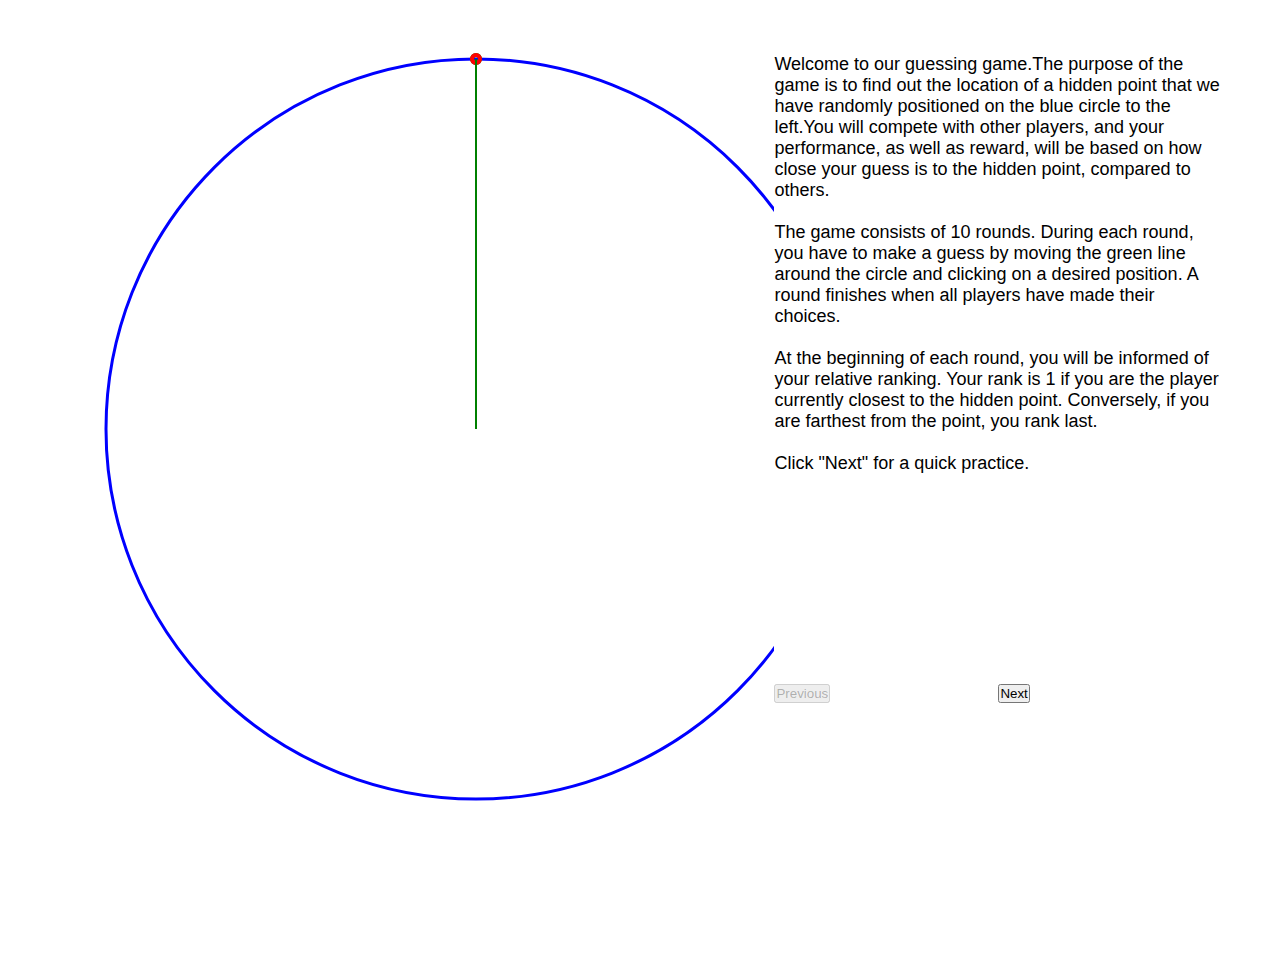
==== client/index.html @ db794377 "commit" ====
<html xmlns="http://www.w3.org/1999/xhtml">
<body>
 

<head>
	<title>Rank Experiment</title>
	<script src="js/jquery.js" type="text/javascript" ></script>
</head>  
 
<link rel="stylesheet" type="text/css" href="rank.css"/>

<div style="width:100%;height:100%">
	<div style="height:6%;width:100%;float:left;">
		<textarea id="rankText" readonly="readonly" style="text-align:center;height:100%;width:100%;font-size:30px;"></textarea>
	</div>
	
	<div id="gameTextDiv" style="height:100%;width:0.5%;float:left;">
		<textarea id="gameText" readonly="readonly" style="height:100%;width:100%;float:left;"></textarea>
	</div>
	
	<div id="circleCanvasDiv" style="height:100%;width:60%;float:left;">
		<svg id="circleCanvas" xmlns="http://www.w3.org/1999/xhtml" 
		     xmlns:svg="http://www.w3.org/2000/svg" 
		     style="height:100%;width:100%;overflow:visible;"
		 >
          <g id="svgCanvas" transform="translate(470,375) scale(1,-1)" style="overflow:visible;">
		     <circle id="majorCircle" cx="0" cy="0" r="370" stroke="blue" fill="white"
        	 stroke-width="3"></circle>        
             <circle id="targetCircle" cx="0" cy="370" r="4" stroke="green" fill="none"
              stroke-width="4"></circle>
             <circle id="currentGuess" cx="0" cy="370" r="4" stroke="red" fill="none"
             stroke-width="4">
               <animate attributeName="r" to="18" dur="0s" repeatCount="3"></animate>
            </circle>
            <line id="angleLine" x1="0" y1="0" x2="0" y2="370" stroke="green" fill="none" stroke-width="2">
            </line>	
        	</rect>
        	</g> 
        </svg>
	</div>
	<div id="instructionsDiv"style="height:100%;width:35%;float:left;">
		<div style="height:70%;width:100%;">
			<textarea id="instructions" readonly="readonly" style="height:100%;width:100%;">
			</textarea>
		
		</div>
		<div style="height:30%;width:100%;float:left;">
			<div style="height:100%;width:50%;float:left;">
				<button id="previous" type="button">Previous</button>
			</div>
			<div style="height:100%;width:50%;float:left">
     			<button id="next" type="button">Next</button>
			</div>
		</div

	</div
	
</div>
<script src="clientsvg.js"></script>
<script>
	$(document).ready(function () {
		new rank_experiment()
	})
</script>



</body>
</html>
---- client/rank.css ----
* {
padding: 0;
margin: 0;
}

html, body {
height: 100%;
}

textarea { 
    border-style: none; 
    border-color: Transparent; 
    background-color:white;
    overflow: hidden;
    text-align:left;
    font-size:18px;
    font-family:helvetica, arial, sans-serif;
    resize:none;
    -moz-user-select: none; /* for FireFox */
    -webkit-user-select: none; /* for Chrome and Safari */
    -khtml-user-select: none;
}
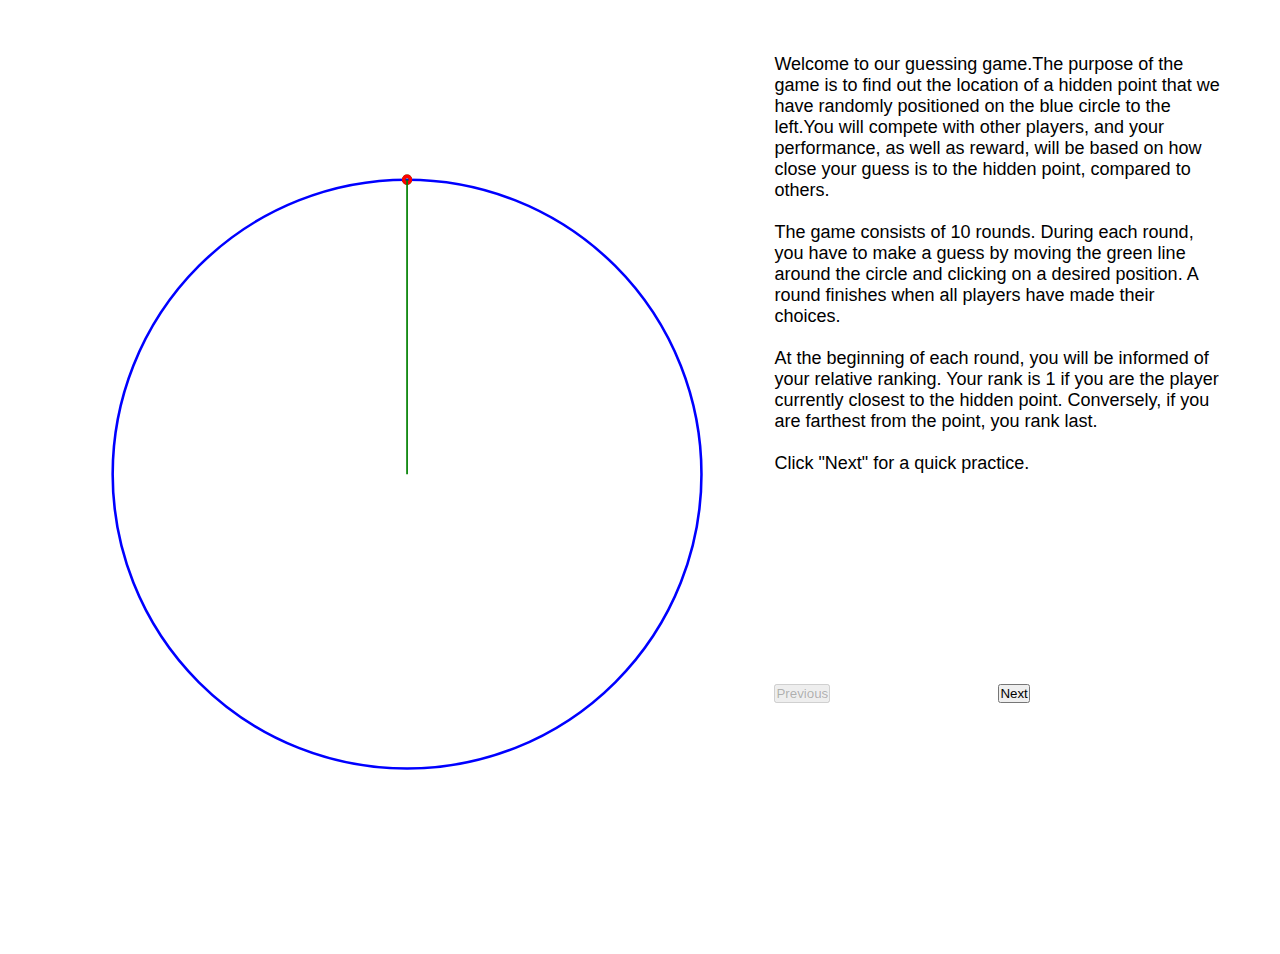
==== commit 92c4cace: "commit" ====
--- a/client/index.html
+++ b/client/index.html
@@ -16,23 +16,24 @@
 	
 	<div id="gameTextDiv" style="height:100%;width:0.5%;float:left;">
 		<textarea id="gameText" readonly="readonly" style="height:100%;width:100%;float:left;"></textarea>
+		
 	</div>
 	
 	<div id="circleCanvasDiv" style="height:100%;width:60%;float:left;">
 		<svg id="circleCanvas" xmlns="http://www.w3.org/1999/xhtml" 
 		     xmlns:svg="http://www.w3.org/2000/svg" 
 		     style="height:100%;width:100%;overflow:visible;"
-		 >
-          <g id="svgCanvas" transform="translate(470,375) scale(1,-1)" style="overflow:visible;">
-		     <circle id="majorCircle" cx="0" cy="0" r="370" stroke="blue" fill="white"
+		     viewBox="0 0 900 800">
+          <g id="svgCanvas" transform="translate(470,365) scale(1,-1)" style="overflow:visible;height:100%;width:100%;">
+		     <circle id="majorCircle" cx="0" cy="0" r="345" stroke="blue" fill="white"
         	 stroke-width="3"></circle>        
-             <circle id="targetCircle" cx="0" cy="370" r="4" stroke="green" fill="none"
+             <circle id="targetCircle" cx="0" cy="345" r="4" stroke="green" fill="none"
               stroke-width="4"></circle>
-             <circle id="currentGuess" cx="0" cy="370" r="4" stroke="red" fill="none"
+             <circle id="currentGuess" cx="0" cy="345" r="4" stroke="red" fill="none"
              stroke-width="4">
                <animate attributeName="r" to="18" dur="0s" repeatCount="3"></animate>
             </circle>
-            <line id="angleLine" x1="0" y1="0" x2="0" y2="370" stroke="green" fill="none" stroke-width="2">
+            <line id="angleLine" x1="0" y1="0" x2="0" y2="345" stroke="green" fill="none" stroke-width="2">
             </line>	
         	</rect>
         	</g> 
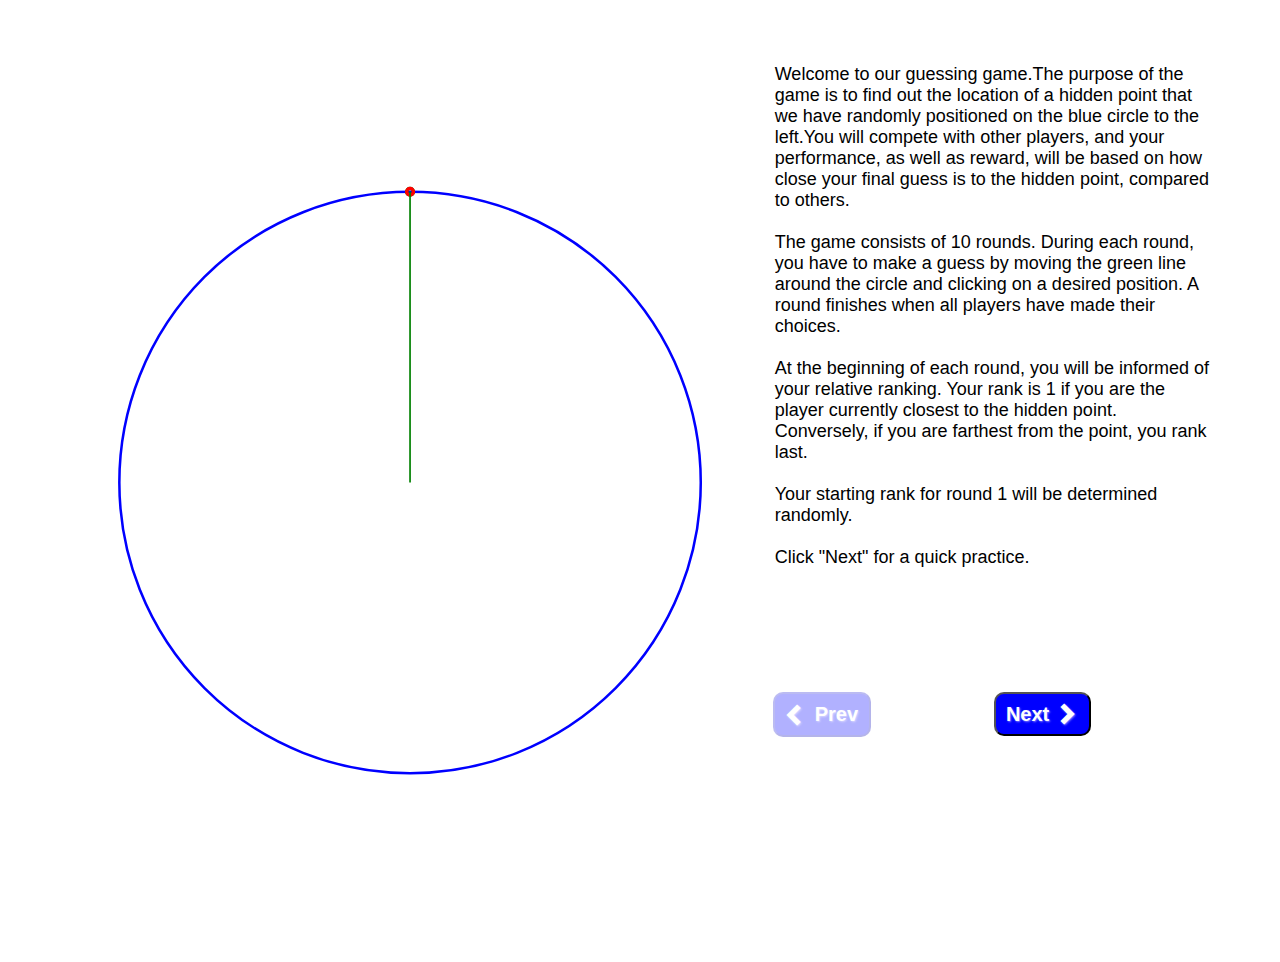
==== commit ac3901ee: "commit" ====
--- a/client/index.html
+++ b/client/index.html
@@ -15,8 +15,8 @@
 	</div>
 	
 	<div id="gameTextDiv" style="height:100%;width:0.5%;float:left;">
-		<textarea id="gameText" readonly="readonly" style="height:100%;width:100%;float:left;"></textarea>
-		
+		<span id="gameText"></span>
+		<span id="textareaspan" class="websymbols"></span>		
 	</div>
 	
 	<div id="circleCanvasDiv" style="height:100%;width:60%;float:left;">
@@ -31,7 +31,7 @@
               stroke-width="4"></circle>
              <circle id="currentGuess" cx="0" cy="345" r="4" stroke="red" fill="none"
              stroke-width="4">
-               <animate attributeName="r" to="18" dur="0s" repeatCount="3"></animate>
+               <animate attributeName="r" to="10" dur="0s" repeatCount="3"></animate>
             </circle>
             <line id="angleLine" x1="0" y1="0" x2="0" y2="345" stroke="green" fill="none" stroke-width="2">
             </line>	
@@ -47,10 +47,13 @@
 		</div>
 		<div style="height:30%;width:100%;float:left;">
 			<div style="height:100%;width:50%;float:left;">
-				<button id="previous" type="button">Previous</button>
-			</div>
-			<div style="height:100%;width:50%;float:left">
-     			<button id="next" type="button">Next</button>
+     			<button id="previous" class="prevbutton" type="button">
+     			<span class="prevbuttontext"><</span>Prev</button>
+     			
+			</div>			
+			<div style="height:100%;width:50%;float:right">			   
+     			<button id="next" class="nextbutton" type="button">
+     				<text class="nextbuttontext">Next</text>></button>
 			</div>
 		</div
 
--- a/client/rank.css
+++ b/client/rank.css
@@ -1,11 +1,182 @@
+
 * {
-padding: 0;
-margin: 0;
+ font-size: 20px;
 }
+
 
 html, body {
 height: 100%;
 }
+
+
+/*animations*/
+
+@keyframes radioactivebuttons 
+{
+	from {background-color:#0000FF;
+	box-shadow: 0 0 9px #333;}
+	50% {
+		background-color: #3C3CFC;
+		box-shadow:0 0 18px #3C3CFC;
+	}
+	to {background-color:#0000FF;}
+}
+
+@-moz-keyframes radioactivebuttons 
+{
+    from {background-color:#0000FF;
+	box-shadow: 0 0 9px #333;}
+	50% {
+		background-color: #3C3CFC;
+		box-shadow:0 0 18px #3C3CFC;
+	}
+	to {background-color:#0000FF;}
+}
+
+@-webkit-keyframes radioactivebuttons
+{
+	from {background-color:#0000FF;
+	box-shadow: 0 0 9px #333;}
+	50% {
+		background-color: #3C3CFC;
+		box-shadow:0 0 18px #3C3CFC;
+	}
+	to {background-color:#0000FF;}
+}
+
+
+
+@font-face {
+    font-family: 'WebSymbolsRegular';
+    src: url('fonts/WebSymbols-Font-Pack/websymbols-regular-webfont.eot');
+    src: url('fonts/WebSymbols-Font-Pack/websymbols-regular-webfont.eot?#iefix') format('embedded-opentype'),
+        url('fonts/WebSymbols-Font-Pack/websymbols-regular-webfont.woff') format('woff'),
+        url('fonts/WebSymbols-Font-Pack/websymbols-regular-webfont.ttf') format('truetype'),
+        url('fonts/WebSymbols-Font-Pack/websymbols-regular-webfont.svg#WebSymbolsRegular') format('svg');
+    font-weight: normal;
+    font-style: normal;
+}
+
+.websymbols {
+   font-family: 'WebSymbolsRegular', cursive;
+   font-size: 20px;
+}
+
+
+.nextbutton {
+	padding: 20px 0px 20px 50px;
+	position:relative;
+	font-family: 'WebSymbolsRegular', cursive;
+	border-radius:10px;
+    color: white;
+    text-decoration:none;
+    font-weight: bold;
+    font-size: 20px;
+    text-shadow: 1px 1px 2px rgba(255,255,255,0.5);   
+    line-height: 0px;
+    background-color: blue; 
+    -webkit-touch-callout: none;
+	-webkit-user-select: none;
+	-khtml-user-select: none;
+	-moz-user-select: none;
+	-ms-user-select: none;
+	user-select: none;
+	cursor: hand;
+	cursor:pointer;
+	animation-name: radioactivebuttons;
+	animation-duration: 0.7s;
+	animation-iteration-count: infinite;
+	-webkit-animation-name: radioactivebuttons;
+	-webkit-animation-duration: 0.7s;
+	-webkit-animation-iteration-count: infinite;
+	-moz-animation-name: radioactivebuttons;
+	-moz-animation-duration: 0.7s;
+	-moz-animation-iteration-count: infinite;
+}
+
+.nextbuttontext {
+	right: 40px;
+    font-size: 20px;
+    color: white;
+    line-height: 0px;
+    font-weight: bold;    
+    position:relative;
+    font-family: "Myriad Pro", "Trebuchet MS", sans-serif;  
+    display: block;
+}
+
+
+.nextbutton:hover{
+	-webkit-animation-name: off;
+    animation-name: off;
+	-moz-animation-name: off;
+    box-shadow: 
+        0px 1px 15px rgba(255,255,255,1.8) inset, 
+        1px 1px 5px rgba(255,255,255,1.8); 
+}
+
+.nextbutton:disabled {
+   opacity:0.3;
+  -webkit-animation-name: off;
+  animation-name: off;
+  -moz-animation-name: off;
+   box-shadow: 
+        0px 0px 0px rgba(255,255,255,1.8);     
+}
+
+
+
+
+.prevbuttontext {	
+	font-family: 'WebSymbolsRegular', cursive;
+    color: white;    
+    font-weight: bold;
+    font-size: 20px;   
+    line-height: 0px;
+    padding-right: 15px;
+}
+
+
+.prevbutton {
+	padding: 20px 11px 20px 12px;
+	border-radius:10px;
+    background-color: blue;	
+    font-size: 20px;
+    text-decoration: none;
+    color: white;
+    line-height: 0px;
+    font-weight: bold;
+    position:relative;
+    font-family: "Myriad Pro", "Trebuchet MS", sans-serif;
+    text-shadow: 1px 1px 2px rgba(255,255,255,0.5);
+    display: block;    
+    -webkit-touch-callout: none;
+	-webkit-user-select: none;
+	-khtml-user-select: none;
+	-moz-user-select: none;
+	-ms-user-select: none;
+	user-select: none;
+	cursor: hand;
+
+}
+
+
+.prevbutton:hover{
+    box-shadow: 
+        0px 1px 15px rgba(255,255,255,1.8) inset, 
+        1px 1px 5px rgba(255,255,255,1.8); 
+}
+
+.prevbutton:disabled {
+  opacity:0.3;
+   box-shadow: 
+        0px 0px 0px rgba(255,255,255,1.8);   
+}
+
+
+
+
+
 
 textarea { 
     border-style: none; 
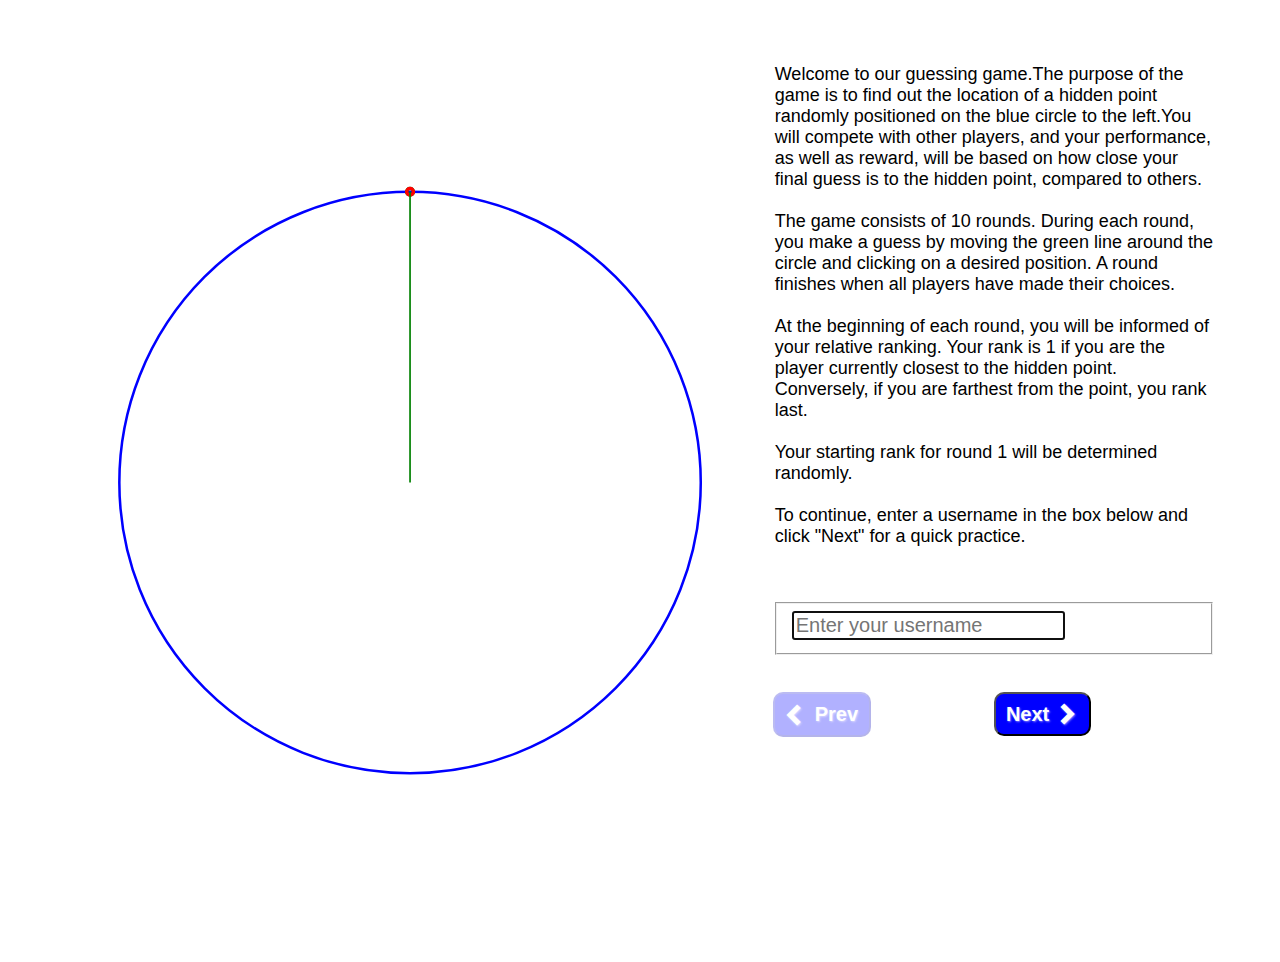
==== commit ed451bea: "commit" ====
--- a/client/index.html
+++ b/client/index.html
@@ -15,8 +15,13 @@
 	</div>
 	
 	<div id="gameTextDiv" style="height:100%;width:0.5%;float:left;">
-		<span id="gameText"></span>
-		<span id="textareaspan" class="websymbols"></span>		
+		<div id="playerinfo" style="height:10%;width=100%;float:left;">
+			<span id="gameText"></span>
+			<span id="textareaspan" class="websymbols"></span>
+		</div>
+		<div id="miscinfo" style="height=90%;width=100%;float:left;">
+			<span id="miscinfotext"></span>
+		</div>
 	</div>
 	
 	<div id="circleCanvasDiv" style="height:100%;width:60%;float:left;">
@@ -31,7 +36,7 @@
               stroke-width="4"></circle>
              <circle id="currentGuess" cx="0" cy="345" r="4" stroke="red" fill="none"
              stroke-width="4">
-               <animate attributeName="r" to="10" dur="0s" repeatCount="3"></animate>
+               <animate attributeName="r" to="10" repeatCount="3"></animate>
             </circle>
             <line id="angleLine" x1="0" y1="0" x2="0" y2="345" stroke="green" fill="none" stroke-width="2">
             </line>	
@@ -40,16 +45,19 @@
         </svg>
 	</div>
 	<div id="instructionsDiv"style="height:100%;width:35%;float:left;">
-		<div style="height:70%;width:100%;">
+		<div style="height:60%;width:100%;">
 			<textarea id="instructions" readonly="readonly" style="height:100%;width:100%;">
-			</textarea>
-		
+			</textarea>		
+		</div>
+		<div style="height:10%; width:100%">
+			<fieldset id="inputs">
+				<input id="username" type="text" placeholder="Enter your username" autofocus required  data-icon="u">
+			</fieldset>
 		</div>
 		<div style="height:30%;width:100%;float:left;">
 			<div style="height:100%;width:50%;float:left;">
      			<button id="previous" class="prevbutton" type="button">
-     			<span class="prevbuttontext"><</span>Prev</button>
-     			
+     			<span class="prevbuttontext"><</span>Prev</button>     			
 			</div>			
 			<div style="height:100%;width:50%;float:right">			   
      			<button id="next" class="nextbutton" type="button">
--- a/client/rank.css
+++ b/client/rank.css
@@ -69,6 +69,7 @@
 	font-family: 'WebSymbolsRegular', cursive;
 	border-radius:10px;
     color: white;
+    size: auto
     text-decoration:none;
     font-weight: bold;
     font-size: 20px;
@@ -110,9 +111,11 @@
 	-webkit-animation-name: off;
     animation-name: off;
 	-moz-animation-name: off;
+	/*
     box-shadow: 
         0px 1px 15px rgba(255,255,255,1.8) inset, 
-        1px 1px 5px rgba(255,255,255,1.8); 
+        1px 1px 5px rgba(255,255,255,1.8);
+    */ 
 }
 
 .nextbutton:disabled {
@@ -162,21 +165,20 @@
 
 
 .prevbutton:hover{
+	/*
     box-shadow: 
         0px 1px 15px rgba(255,255,255,1.8) inset, 
-        1px 1px 5px rgba(255,255,255,1.8); 
+        1px 1px 5px rgba(255,255,255,1.8);
+    */ 
 }
 
 .prevbutton:disabled {
   opacity:0.3;
+  /*
    box-shadow: 
-        0px 0px 0px rgba(255,255,255,1.8);   
+        0px 0px 0px rgba(255,255,255,1.8);
+  */   
 }
-
-
-
-
-
 
 textarea { 
     border-style: none; 
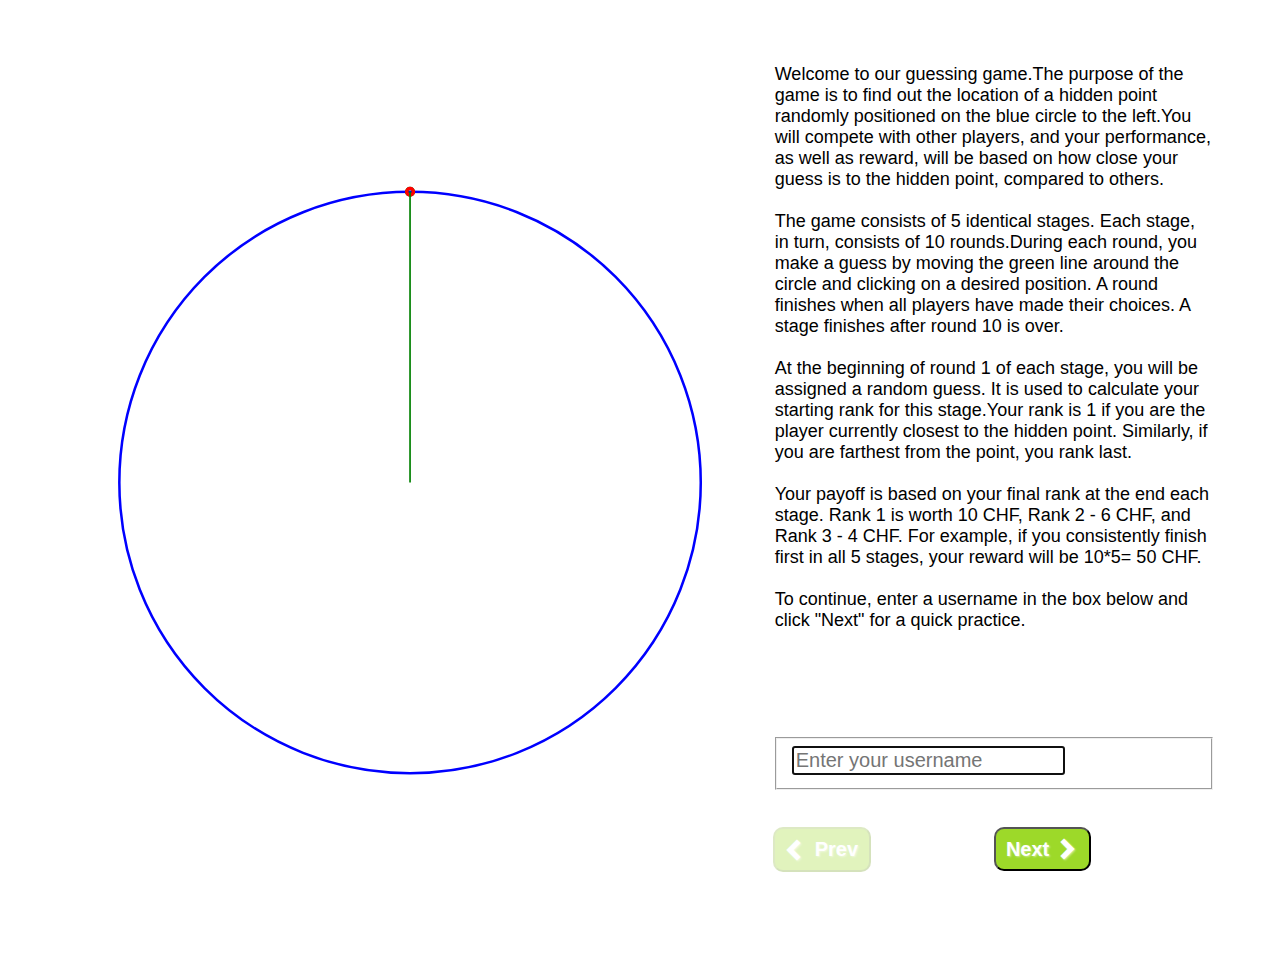
==== commit 6c0fcb45: "commit" ====
--- a/client/index.html
+++ b/client/index.html
@@ -4,10 +4,14 @@
 
 <head>
 	<title>Rank Experiment</title>
+	<script type="text/javascript"></script>
+	<noscript>Sorry, you need a Javascript-enabled browser to participate in the experiment</noscript>
 	<script src="js/jquery.js" type="text/javascript" ></script>
+	
 </head>  
  
 <link rel="stylesheet" type="text/css" href="rank.css"/>
+
 
 <div style="width:100%;height:100%">
 	<div style="height:6%;width:100%;float:left;">
@@ -15,11 +19,11 @@
 	</div>
 	
 	<div id="gameTextDiv" style="height:100%;width:0.5%;float:left;">
-		<div id="playerinfo" style="height:10%;width=100%;float:left;">
+		<div id="playerinfo" style="height:10%;width:100%;float:left;">
 			<span id="gameText"></span>
 			<span id="textareaspan" class="websymbols"></span>
 		</div>
-		<div id="miscinfo" style="height=90%;width=100%;float:left;">
+		<div id="miscinfo" style="height:90%;width:100%;float:left;">
 			<span id="miscinfotext"></span>
 		</div>
 	</div>
@@ -45,8 +49,8 @@
         </svg>
 	</div>
 	<div id="instructionsDiv"style="height:100%;width:35%;float:left;">
-		<div style="height:60%;width:100%;">
-			<textarea id="instructions" readonly="readonly" style="height:100%;width:100%;">
+		<div style="height:75%;width:100%;">
+			<textarea class="textarea_vScrollBar" id="instructions" readonly="readonly" style="height:100%;width:100%;">
 			</textarea>		
 		</div>
 		<div style="height:10%; width:100%">
@@ -54,7 +58,7 @@
 				<input id="username" type="text" placeholder="Enter your username" autofocus required  data-icon="u">
 			</fieldset>
 		</div>
-		<div style="height:30%;width:100%;float:left;">
+		<div style="height:15%;width:100%;float:left;">
 			<div style="height:100%;width:50%;float:left;">
      			<button id="previous" class="prevbutton" type="button">
      			<span class="prevbuttontext"><</span>Prev</button>     			
@@ -68,6 +72,7 @@
 	</div
 	
 </div>
+
 <script src="clientsvg.js"></script>
 <script>
 	$(document).ready(function () {
--- a/client/rank.css
+++ b/client/rank.css
@@ -13,35 +13,35 @@
 
 @keyframes radioactivebuttons 
 {
-	from {background-color:#0000FF;
+	from {background-color:#CEEC93;
 	box-shadow: 0 0 9px #333;}
-	50% {
-		background-color: #3C3CFC;
-		box-shadow:0 0 18px #3C3CFC;
+	80% {
+		background-color: #9DD929;
+		box-shadow:0 0 18px #9DD929;
 	}
-	to {background-color:#0000FF;}
+	to {background-color:#CEEC93;}
 }
 
 @-moz-keyframes radioactivebuttons 
 {
-    from {background-color:#0000FF;
+	from {background-color:#CEEC93;
 	box-shadow: 0 0 9px #333;}
-	50% {
-		background-color: #3C3CFC;
-		box-shadow:0 0 18px #3C3CFC;
+	80% {
+		background-color: #9DD929;
+		box-shadow:0 0 18px #9DD929;
 	}
-	to {background-color:#0000FF;}
+	to {background-color:#CEEC93;}
 }
 
 @-webkit-keyframes radioactivebuttons
 {
-	from {background-color:#0000FF;
+	from {background-color:#CEEC93;
 	box-shadow: 0 0 9px #333;}
-	50% {
-		background-color: #3C3CFC;
-		box-shadow:0 0 18px #3C3CFC;
+	80% {
+		background-color: #9DD929;
+		box-shadow:0 0 18px #9DD929;
 	}
-	to {background-color:#0000FF;}
+	to {background-color:#CEEC93;}
 }
 
 
@@ -69,13 +69,13 @@
 	font-family: 'WebSymbolsRegular', cursive;
 	border-radius:10px;
     color: white;
-    size: auto
+    size: auto;
     text-decoration:none;
     font-weight: bold;
     font-size: 20px;
     text-shadow: 1px 1px 2px rgba(255,255,255,0.5);   
     line-height: 0px;
-    background-color: blue; 
+    background-color: #9DD929; 
     -webkit-touch-callout: none;
 	-webkit-user-select: none;
 	-khtml-user-select: none;
@@ -84,7 +84,7 @@
 	user-select: none;
 	cursor: hand;
 	cursor:pointer;
-	animation-name: radioactivebuttons;
+	/*animation-name: radioactivebuttons;
 	animation-duration: 0.7s;
 	animation-iteration-count: infinite;
 	-webkit-animation-name: radioactivebuttons;
@@ -92,7 +92,7 @@
 	-webkit-animation-iteration-count: infinite;
 	-moz-animation-name: radioactivebuttons;
 	-moz-animation-duration: 0.7s;
-	-moz-animation-iteration-count: infinite;
+	-moz-animation-iteration-count: infinite;*/
 }
 
 .nextbuttontext {
@@ -111,11 +111,6 @@
 	-webkit-animation-name: off;
     animation-name: off;
 	-moz-animation-name: off;
-	/*
-    box-shadow: 
-        0px 1px 15px rgba(255,255,255,1.8) inset, 
-        1px 1px 5px rgba(255,255,255,1.8);
-    */ 
 }
 
 .nextbutton:disabled {
@@ -143,7 +138,7 @@
 .prevbutton {
 	padding: 20px 11px 20px 12px;
 	border-radius:10px;
-    background-color: blue;	
+    background-color: #9DD929;	
     font-size: 20px;
     text-decoration: none;
     color: white;
@@ -178,6 +173,22 @@
    box-shadow: 
         0px 0px 0px rgba(255,255,255,1.8);
   */   
+}
+
+.textarea_vScrollBar {
+    border-style: none; 
+    border-color: Transparent; 
+    background-color:white;
+    overflow-x: hidden;
+    overflow-y:auto;
+    text-align:left;
+    font-size:18px;
+    font-family:helvetica, arial, sans-serif;
+    resize:none;
+    -moz-user-select: none; /* for FireFox */
+    -webkit-user-select: none; /* for Chrome and Safari */
+    -khtml-user-select: none;
+	
 }
 
 textarea { 
@@ -193,5 +204,60 @@
     -webkit-user-select: none; /* for Chrome and Safari */
     -khtml-user-select: none;
 }
-  
-
+
+
+table.summary_table{
+    font-family: "Trebuchet MS", sans-serif;
+    font-size: 16px;
+    font-weight: bold;
+    line-height: 1.4em;
+    font-style: normal;
+    border-collapse:separate;
+}
+
+.summary_table th{
+    padding:15px;
+    color:#fff;
+    text-shadow:1px 1px 1px #568F23;
+    border:1px solid #93CE37;
+    border-bottom:3px solid #9ED929;
+    background-color:#9DD929;
+    background:-webkit-gradient(
+        linear,
+        left bottom,
+        left top,
+        color-stop(0.02, rgb(123,192,67)),
+        color-stop(0.51, rgb(139,198,66)),
+        color-stop(0.87, rgb(158,217,41))
+        );
+    background: -moz-linear-gradient(
+        center bottom,
+        rgb(123,192,67) 2%,
+        rgb(139,198,66) 51%,
+        rgb(158,217,41) 87%
+        );
+    -webkit-border-top-left-radius:5px;
+    -webkit-border-top-right-radius:5px;
+    -moz-border-radius:5px 5px 0px 0px;
+    border-top-left-radius:5px;
+    border-top-right-radius:5px;
+}
+
+
+.summary_table th:empty{
+    background:transparent;
+    border:none;
+}
+
+.summary_table td{
+    padding:10px;
+    text-align:center;
+    background-color:#DEF3CA;
+    border: 2px solid #E7EFE0;
+    -moz-border-radius:2px;
+    -webkit-border-radius:2px;
+    border-radius:2px;
+    color:#666;
+    text-shadow:1px 1px 1px #fff;
+}
+
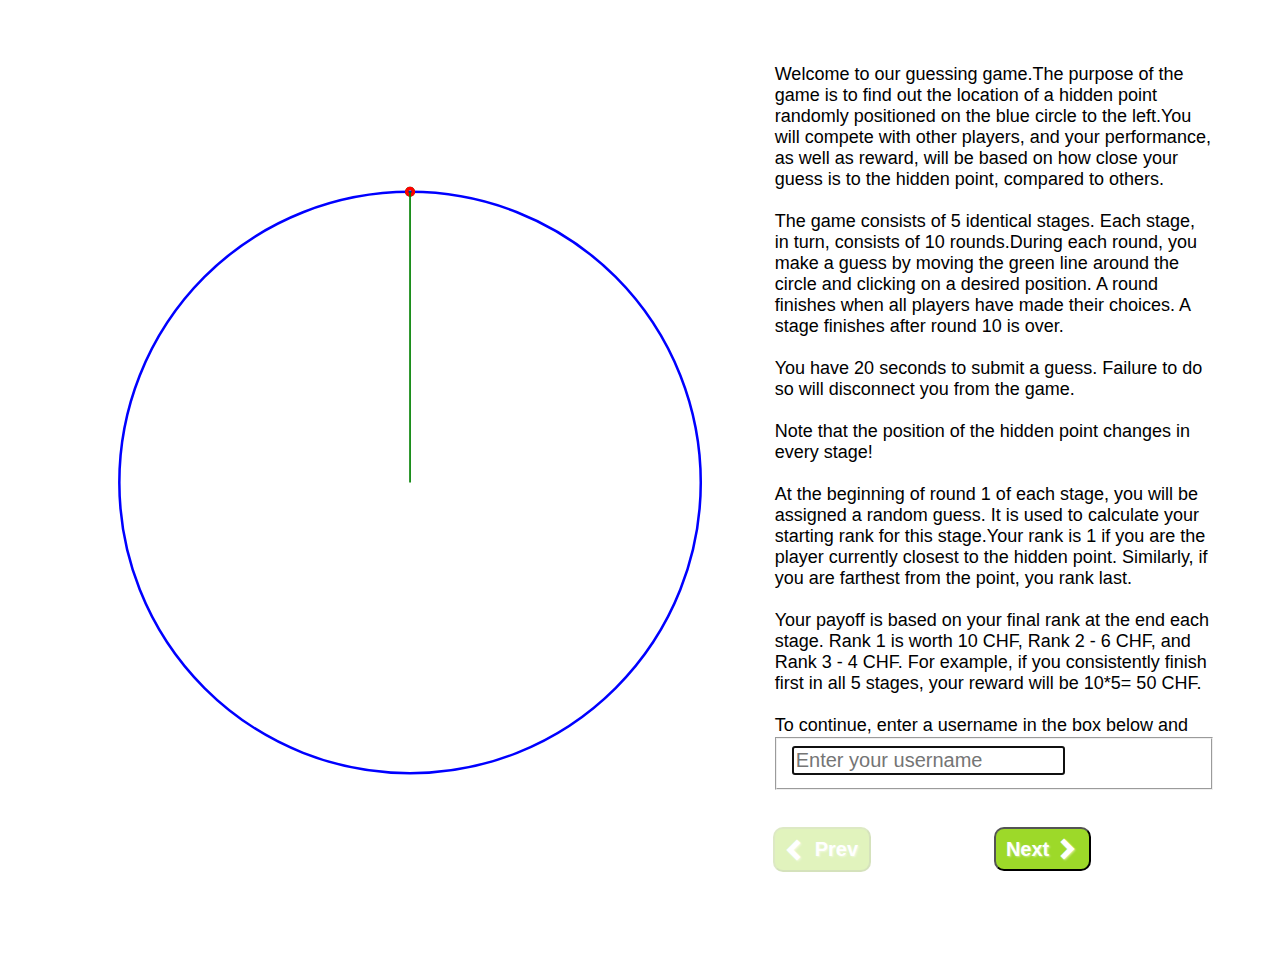
==== commit 28f75579: "commit" ====
--- a/client/index.html
+++ b/client/index.html
@@ -15,7 +15,15 @@
 
 <div style="width:100%;height:100%">
 	<div style="height:6%;width:100%;float:left;">
+		<div style="height:100%;width:85%;float:left;">
 		<textarea id="rankText" readonly="readonly" style="text-align:center;height:100%;width:100%;font-size:30px;"></textarea>
+		</div>
+		<div style="height:100%;width:10%;float:left;">
+			<textarea id="timeleft" readonly="readonly" style="text-align:left;font-size:30px;"></textarea>
+		</div>
+		<div style="height:100%;width:5%;float:right;font-size:30px;">
+			<textarea id="timer" readonly="readonly" style="text-align:left;font-size:30px;"></textarea>
+		</div>	
 	</div>
 	
 	<div id="gameTextDiv" style="height:100%;width:0.5%;float:left;">
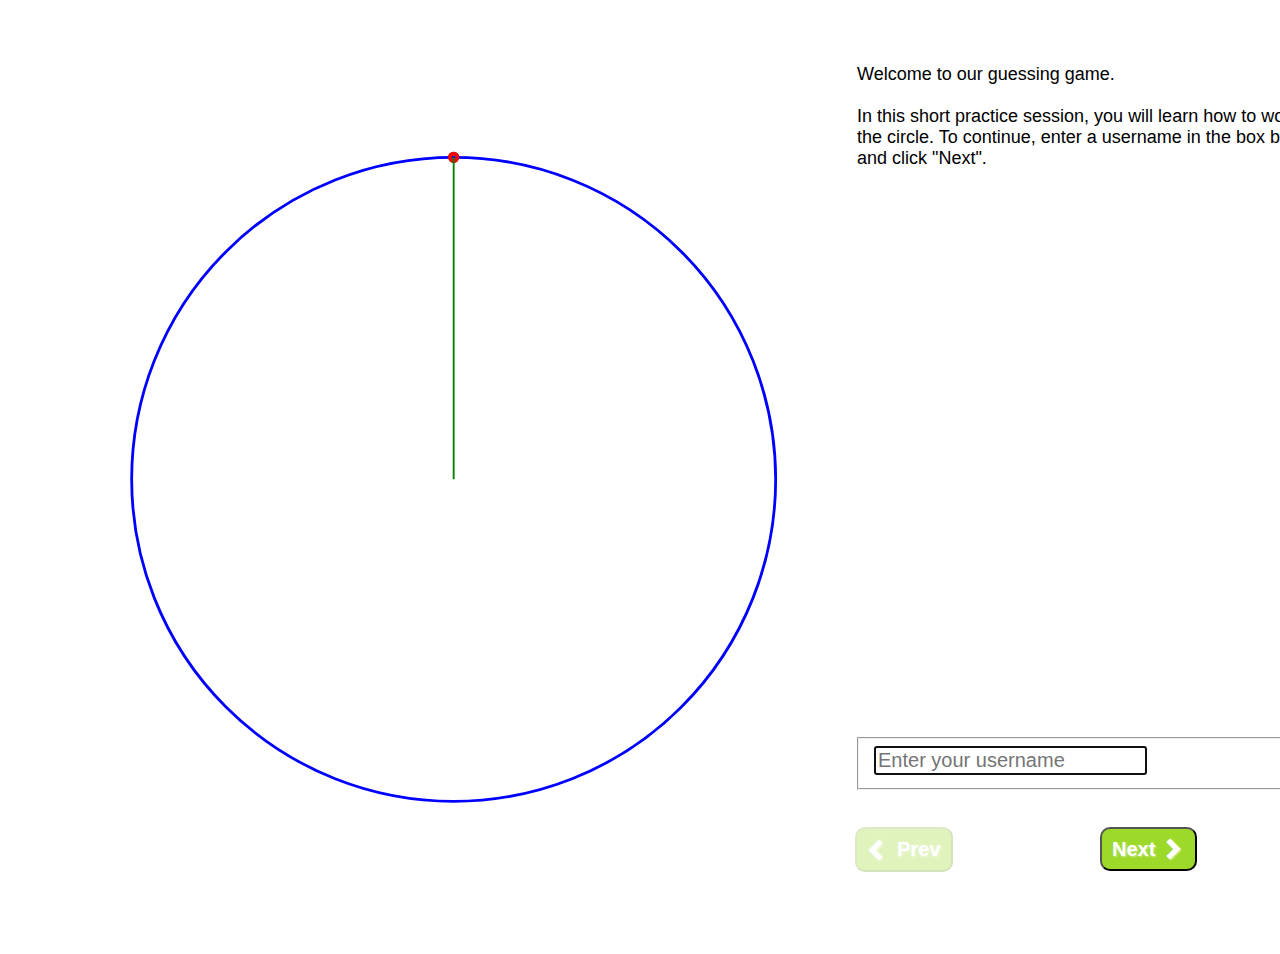
==== commit 69b27fa3: "commit" ====
--- a/client/index.html
+++ b/client/index.html
@@ -13,12 +13,12 @@
 <link rel="stylesheet" type="text/css" href="rank.css"/>
 
 
-<div style="width:100%;height:100%">
+<div style="width:100%;height:100%;">
 	<div style="height:6%;width:100%;float:left;">
-		<div style="height:100%;width:85%;float:left;">
+		<div style="height:100%;width:80%;float:left;">
 		<textarea id="rankText" readonly="readonly" style="text-align:center;height:100%;width:100%;font-size:30px;"></textarea>
 		</div>
-		<div style="height:100%;width:10%;float:left;">
+		<div style="height:100%;width:15%;float:left;">
 			<textarea id="timeleft" readonly="readonly" style="text-align:left;font-size:30px;"></textarea>
 		</div>
 		<div style="height:100%;width:5%;float:right;font-size:30px;">
--- a/client/rank.css
+++ b/client/rank.css
@@ -5,7 +5,10 @@
 
 
 html, body {
-height: 100%;
+height: 900;
+width: 1400;
+overflow-y: hidden;
+overflow-x: hidden;
 }
 
 
